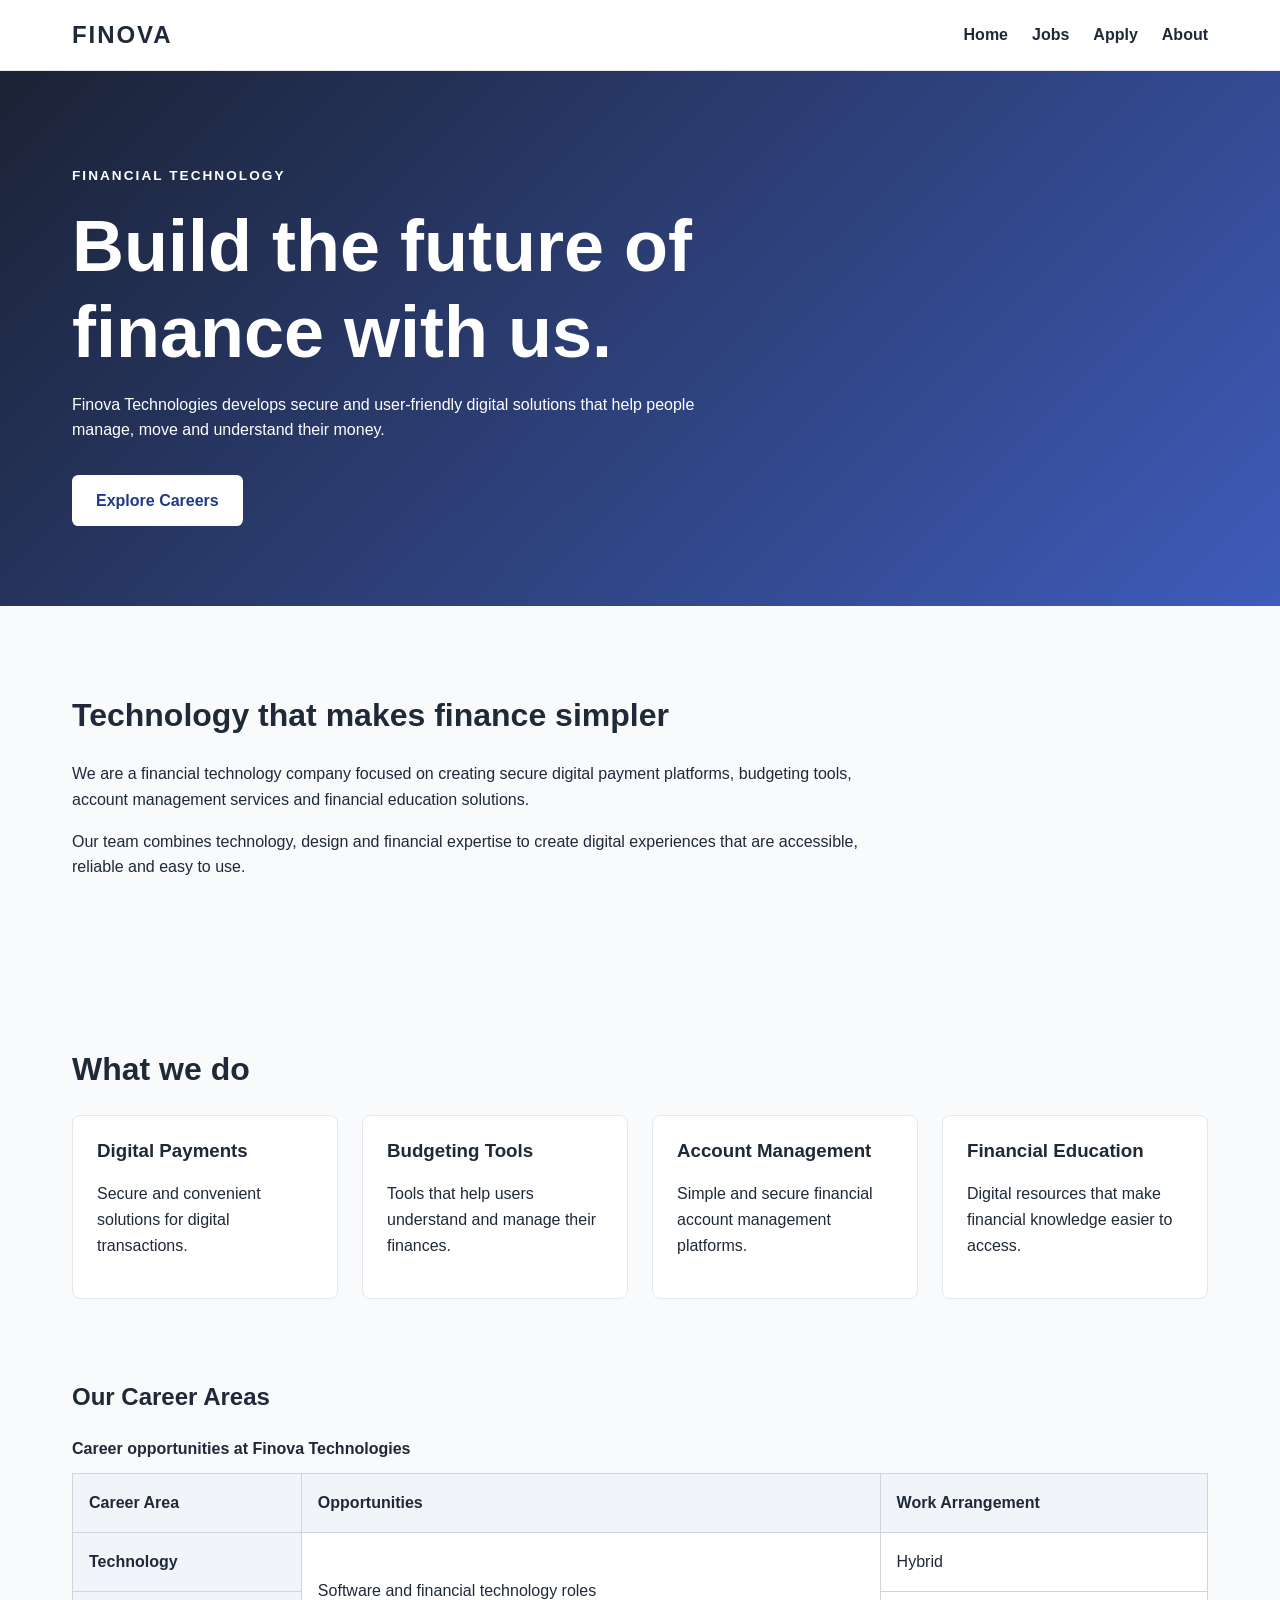
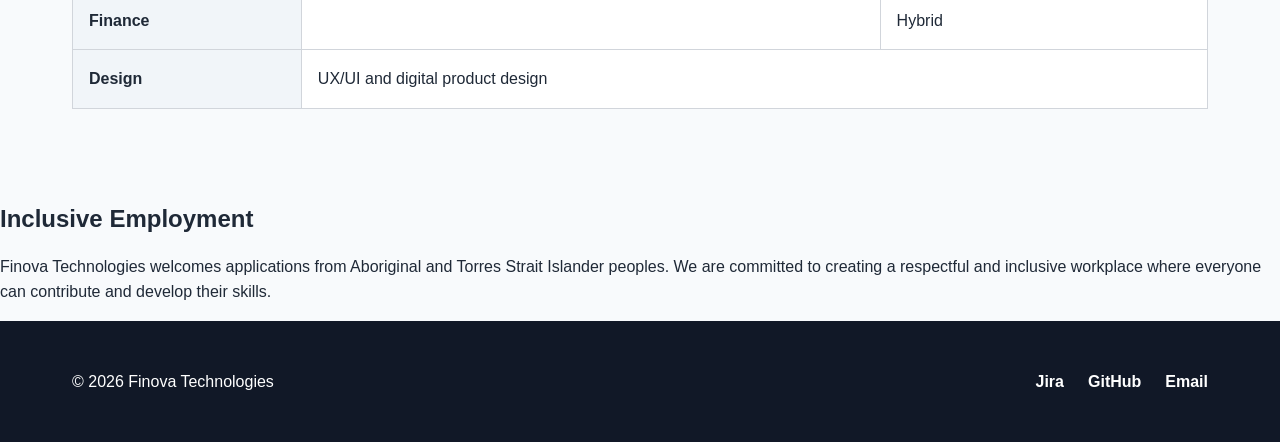
==== project2/index.html @ 9e68b738 "fix; create a root folder named “project2” and adjust the location of the code files." ====
<!DOCTYPE html>
<html lang="en">

<head>
    <meta charset="UTF-8">
    <meta name="viewport" content="width=device-width, initial-scale=1.0">
    <title>Finova Technologies | Home</title>

    <link rel="stylesheet" href="styles/styles.css">

    <style>
        .inclusion {
            margin-top: 2rem;
        }
    </style>
</head>

<body>

    <header>
        <div class="site-header">

            <a href="index.html" class="logo">
                FINOVA
            </a>

            <nav aria-label="Main navigation">
                <ul>
                    <li><a href="index.html">Home</a></li>
                    <li><a href="jobs.html">Jobs</a></li>
                    <li><a href="apply.html">Apply</a></li>
                    <li><a href="about.html">About</a></li>
                </ul>
            </nav>

        </div>
    </header>

    <main aria-label="Home page">

        <section class="hero">

            <div class="hero-content">

                <p class="eyebrow" style="letter-spacing: 0.15em;">
                    FINANCIAL TECHNOLOGY
                </p>

                <h1>Build the future of finance with us.</h1>

                <p>
                    Finova Technologies develops secure and user-friendly
                    digital solutions that help people manage, move and
                    understand their money.
                </p>

                <a href="jobs.html" class="button">
                    Explore Careers
                </a>

            </div>

        </section>


        <section class="introduction">

            <h2>Technology that makes finance simpler</h2>

            <p>
                We are a financial technology company focused on creating
                secure digital payment platforms, budgeting tools, account
                management services and financial education solutions.
            </p>

            <p>
                Our team combines technology, design and financial expertise
                to create digital experiences that are accessible, reliable
                and easy to use.
            </p>

        </section>


        <section class="services">

            <h2>What we do</h2>

            <div class="service-list">

                <article>
                    <h3>Digital Payments</h3>
                    <p>
                        Secure and convenient solutions for digital
                        transactions.
                    </p>
                </article>

                <article>
                    <h3>Budgeting Tools</h3>
                    <p>
                        Tools that help users understand and manage
                        their finances.
                    </p>
                </article>

                <article>
                    <h3>Account Management</h3>
                    <p>
                        Simple and secure financial account management
                        platforms.
                    </p>
                </article>

                <article>
                    <h3>Financial Education</h3>
                    <p>
                        Digital resources that make financial knowledge
                        easier to access.
                    </p>
                </article>

            </div>

        </section>


        <section class="career-areas">

            <h2>Our Career Areas</h2>

            <table>

                <caption>Career opportunities at Finova Technologies</caption>

                <thead>
                    <tr>
                        <th scope="col">Career Area</th>
                        <th scope="col">Opportunities</th>
                        <th scope="col">Work Arrangement</th>
                    </tr>
                </thead>

                <tbody>
                    <tr>
                        <th scope="row">Technology</th>
                        <td rowspan="2">
                            Software and financial technology roles
                        </td>
                        <td>Hybrid</td>
                    </tr>

                    <tr>
                        <th scope="row">Finance</th>
                        <td>Hybrid</td>
                    </tr>

                    <tr>
                        <th scope="row">Design</th>
                        <td colspan="2">
                            UX/UI and digital product design
                        </td>
                    </tr>
                </tbody>

            </table>

        </section>


        <section class="inclusion">

            <h2>Inclusive Employment</h2>

            <p>
                Finova Technologies welcomes applications from Aboriginal
                and Torres Strait Islander peoples. We are committed to
                creating a respectful and inclusive workplace where
                everyone can contribute and develop their skills.
            </p>

        </section>

    </main>


    <footer>

        <div class="footer-content">

            <p>&copy; 2026 Finova Technologies</p>

            <nav aria-label="Footer navigation">
                <ul>
                    <li><a href="https://jiajinzhang.atlassian.net/jira/software/projects/CGFTFC/boards/2/backlog">Jira</a></li>
                    <li><a href="https://github.com/JiajinZhang-123/COS10026-G04-Financial-Technology-FinTech-Company">GitHub</a></li>
                    <li>
                        <a href="mailto:info@finova.example">
                            Email
                        </a>
                    </li>
                </ul>
            </nav>

        </div>

    </footer>

</body>

</html>
---- project2/styles/styles.css ----
* {
    box-sizing: border-box;
}

body {
    margin: 0;
    font-family: Arial, Helvetica, sans-serif;
    line-height: 1.6;
    color: #1f2937;
    background-color: #f8fafc;
}

a {
    color: inherit;
}

h1,
h2,
h3 {
    line-height: 1.2;
}



/* =========================
   顶部导航栏（全站共用）
   sticky 让导航在滚动时固定在页面顶部
   ========================= */
header {
    position: sticky;
    top: 0;
    z-index: 100;
    background-color: #ffffff;
    border-bottom: 1px solid #e5e7eb;
}

.site-header {
    max-width: 1200px;
    margin: 0 auto;
    padding: 1rem 2rem;

    display: flex;
    justify-content: space-between;
    align-items: center;
}

.logo {
    font-size: 1.5rem;
    font-weight: bold;
    text-decoration: none;
    letter-spacing: 0.08em;
}

nav ul {
    display: flex;
    gap: 1.5rem;
    list-style: none;
    margin: 0;
    padding: 0;
}

nav a {
    text-decoration: none;
    font-weight: 600;
}

nav a:hover,
nav a:focus {
    text-decoration: underline;
}



.hero {
    min-height: 520px;

    display: flex;
    align-items: center;

    background:
        linear-gradient(135deg,
            rgba(15, 23, 42, 0.95),
            rgba(30, 64, 175, 0.85));

    color: white;
}

.hero-content {
    width: min(1200px, 100%);
    margin: 0 auto;
    padding: 5rem 2rem;
}

.heroContentApply {
    width: 100%;
    /*size of the container*/
    padding: 60px 15%;
    /* How far to the right the content is*/
}

.heroContentApply h1 {
    font-size: 2.3rem;
}

.heroContentApply p {
    font-size: 1.1rem;
}

/* =========================
   页面横幅（Hero）共用样式
   apply / jobs / about 三页使用同一套渐变与配色，
   集中定义避免重复
   ========================= */
.heroApply,
.jobs,
.about-hero {
    background: linear-gradient(135deg, #1f3158, #405fc2);
    color: white;
}

.heroApply {
    min-height: 270px;

    display: flex;
    align-items: center;
}

.eyebrow {
    font-size: 0.85rem;
    font-weight: bold;
    letter-spacing: 0.15em;
}

.hero h1 {
    max-width: 700px;
    margin: 1rem 0;

    font-size: clamp(2.5rem, 6vw, 4.5rem);
}

.hero p {
    max-width: 650px;
}

.button {
    display: inline-block;

    margin-top: 1rem;
    padding: 0.8rem 1.5rem;

    background-color: white;
    color: #1e3a8a;

    text-decoration: none;
    font-weight: bold;

    border-radius: 0.4rem;
}

.button:hover,
.button:focus {
    text-decoration: underline;
}




.introduction,
.services {
    max-width: 1200px;
    margin: 0 auto;
    padding: 4rem 2rem;
}

.introduction h2,
.services h2 {
    font-size: 2rem;
}

.introduction p {
    max-width: 800px;
}



.service-list {
    display: grid;
    grid-template-columns: repeat(4, 1fr);
    gap: 1.5rem;
}

.service-list article {
    padding: 1.5rem;

    background-color: white;
    border: 1px solid #e5e7eb;
    border-radius: 0.5rem;
}

.service-list h3 {
    margin-top: 0;
}



footer {
    background-color: #111827;
    color: white;
}

.footer-content {
    max-width: 1200px;
    margin: 0 auto;
    padding: 2rem;

    display: flex;
    justify-content: space-between;
    align-items: center;
}


@media (max-width: 800px) {

    .site-header {
        flex-direction: column;
        gap: 1rem;
    }

    .service-list {
        grid-template-columns: repeat(2, 1fr);
    }

    .footer-content {
        flex-direction: column;
        gap: 1rem;
    }
}

@media (max-width: 500px) {

    nav ul {
        flex-direction: column;
        align-items: center;
        gap: 0.5rem;
    }

    .service-list {
        grid-template-columns: 1fr;
    }

    .hero {
        min-height: 450px;
    }
}

.career-areas {
    max-width: 1200px;
    margin: 0 auto;
    padding: 0 2rem 4rem;
}

.career-areas table {
    width: 100%;
    border-collapse: collapse;
    margin-top: 1.5rem;
    background-color: white;
}

.career-areas caption {
    margin-bottom: 0.75rem;
    font-weight: bold;
    text-align: left;
}

.career-areas th,
.career-areas td {
    padding: 1rem;
    border: 1px solid #d1d5db;
    text-align: left;
}

.career-areas th {
    background-color: #f1f5f9;
}

/* =========================
   JOBS HERO SECTION
   ========================= */

.jobs,
.about-hero {
    margin: 0;
    padding: 90px 15%;
}

.about-hero {
    max-width: none;
    text-align: left;
}

/* jobs 与 about 的横幅标题、段落样式一致，合并定义 */
.jobs h1,
.about-hero h1 {
    font-size: 2.5rem;
    color: white;
    margin-top: 0;
    margin-bottom: 20px;
}

.jobs>p,
.about-hero p {
    font-size: 1.1rem;
    line-height: 1.6;
    color: white;
    margin-bottom: 0;
}



.jobs-layout {
    display: flex;
    gap: 30px;
    max-width: 1200px;
    margin: 40px auto;
    padding: 0 20px;
    align-items: flex-start;
}

.job-list {
    flex: 1;
    min-width: 0;
}



.job {
    margin: 0 0 25px;
    padding: 25px;
    background-color: #ffffff;
    border: 1px solid #dddddd;
    border-radius: 10px;
    box-shadow: 0 2px 8px rgba(0, 0, 0, 0.08);
}

.job h2 {
    color: #1f4e79;
    font-size: 1.6rem;
    margin-top: 0;
    margin-bottom: 15px;
}

.job h3 {
    color: #333333;
    font-size: 1.1rem;
    margin-top: 20px;
    margin-bottom: 8px;
}

.job p {
    line-height: 1.5;
    margin: 8px 0;
}

.job ol,
.job ul {
    padding-left: 25px;
    line-height: 1.6;
}

.job li {
    margin-bottom: 7px;
}




.career-tips {
    width: 280px;
    flex-shrink: 0;
    position: sticky;
    top: 20px;
    padding: 20px;
    background-color: #f8f9fb;
    border: 1px solid #d6d9de;
    border-left: 5px solid #1f4e79;
    border-radius: 10px;
    box-shadow: 0 3px 10px rgba(0, 0, 0, 0.08);
}

.career-tips h2 {
    color: #1f4e79;
    margin-top: 0;
    margin-bottom: 12px;
}

.career-tips p {
    line-height: 1.5;
}

.career-tips ul {
    padding-left: 20px;
    margin-bottom: 0;
}

.career-tips li {
    margin-bottom: 8px;
    line-height: 1.4;
}


/* =========================
   RESPONSIVE DESIGN
   ========================= */

@media screen and (max-width: 768px) {

    .jobs,
    .about-hero {
        padding: 50px 20px;
    }

    .jobs h1,
    .about-hero h1 {
        font-size: 1.8rem;
    }

    .jobs-layout {
        display: block;
        margin: 20px auto;
        padding: 0 15px;
    }

    .job {
        padding: 18px;
    }

    .career-tips {
        position: static;
        width: auto;
        margin: 20px 0;
    }

    /* apply 页横幅与表单在窄屏下的调整 */
    .heroApply {
        min-height: 220px;
    }

    .heroContentApply {
        padding: 40px 20px;
        text-align: center;
    }

    .heroContentApply h1 {
        font-size: 1.8rem;
    }

    fieldset {
        min-width: 0;
        padding: 15px 10px;
    }
}

/* =========================
     APPLICATION FORM
   ========================= */
    .applyForm {
        display: flex;
        gap: 20px;
        max-width: 700px;
        margin: 100px auto;
        padding: 0 20px;
        align-items: center;
        background-color: #ffffff;
        border: 2px solid #dddddd;
        border-radius: 10px; /* Rounded corners */
        box-shadow: 0 2px 8px rgba(0, 0, 0, 0.08); /* Adds a shadowy effect to the border */
        justify-content: center;
    }

    .applyForm form {
        width: 100%;
        max-width: 700px;
    }

    .infoTitle {
        margin: 0 0 5px; /* Leave a 5 pixel gap between Name and the two field inputs (firstName, lastName)*/
    }
    .nameInputs {
        display:flex; /* Disregards the standard HTML layout rules... also just called flexbox*/
        gap: 10px;
        padding: 3px 15px;
    }

    .relevantSkills {
       font-size: 0.875rem;
    }

    /* 必填字段标签后的红色星号 */
    .required {
        color: red;
    }

    /* 技能复选框：改成两列网格，避免 8 个选项挤在一条 flex 行里 */
    .skillList .nameInputs {
        display: grid;
        grid-template-columns: repeat(2, 1fr);
        gap: 8px;
    }

    .Submission {
        display: flex;
        justify-content: center;
        gap: 10px;
        margin-top: 20px;;
    }

    .Submission input[type="submit"] { /*Changes any input containers with type submit*/
        padding: 15px 40px; /*Size of the button*/
        font-weight: bold;
        font-size: 1.1rem;
        
        color: white;
        background: linear-gradient(135deg, #1f3158, #405fc2);

        border-radius: 5px;
        border: none;

        cursor: pointer;
    }

    .Submission input[type="submit"]:hover {
        background: linear-gradient(135deg, #405fc2, #1f3158);
        color:#b3b1b1
    }

/* =========================
   ABOUT PAGE
   ========================= */

/* .about-hero 的横幅背景、标题与段落样式已与 .jobs 合并，
   见「JOBS HERO SECTION」区块，避免重复定义 */

.about-section {
    max-width: 1000px;
    margin: 0 auto; /*Automatically divide left and right equally, the content will centered on the screen*/
    padding: 2rem;
}

.student-id {
    color: #1e40af;
    font-weight: normal;
    font-size: 0.85em;
    margin-left: 0.5rem;
}

.group-figure {
    max-width: 800px;
    margin: 1rem auto;
    text-align: center;
}

.group-figure img {
    width: 100%;
    height: auto;
    border-radius: 0.5rem; /* Make the picture rounder */
    border: 1px solid #cbd5e1;
}

.group-figure figcaption {
    margin-top: 0.75rem;
    color: #475569;
    font-size: 0.95rem;
}

/* Contributions definition list */
.contributions dt {
    margin-top: 1rem;
    font-weight: bold;
    color: #0f172a;
}

.contributions dd {
    margin-left: 1.5rem;
    margin-bottom: 0.5rem;
}

.quote-card {
    margin: 1.5rem 0;
    padding: 1rem 1.5rem;
}

.quote-card p {
    margin: 0; /* Remove the default margin that comes with the <p> tag */
}


.quote-original {
    font-style: italic;
    font-size: 1.15rem;
}


.quote-card .quote-author {
    margin-top: 0.4rem;   /* two class names, the weight will increase */
    font-weight: bold;
    color: #1e40af;
}

.quote-card .quote-english {
    margin-top: 0.25rem;  
    color: #6b7280;
    font-size: 0.85rem;
}

.fun-facts {
    width: 100%;
    border-collapse: collapse;  /* Merge the table borders */
    margin-top: 1rem;
}

.fun-facts caption {
    margin-bottom: 0.75rem;
    font-weight: bold;
    color: #1e40af;
}

.fun-facts th,
.fun-facts td {
    padding: 0.75rem;
    border: 1px solid #cbd5e1;
    text-align: left;
    vertical-align: top;
}

.fun-facts thead th {
    background-color: #1e40af;
    color: #ffffff;
}

.fun-facts tbody tr:hover {
    background-color: #e0e7ff;
}

@media (max-width: 500px) {
    /* 手机屏幕上技能选项改回单列 */
    .skillList .nameInputs {
        grid-template-columns: 1fr;
    }
}
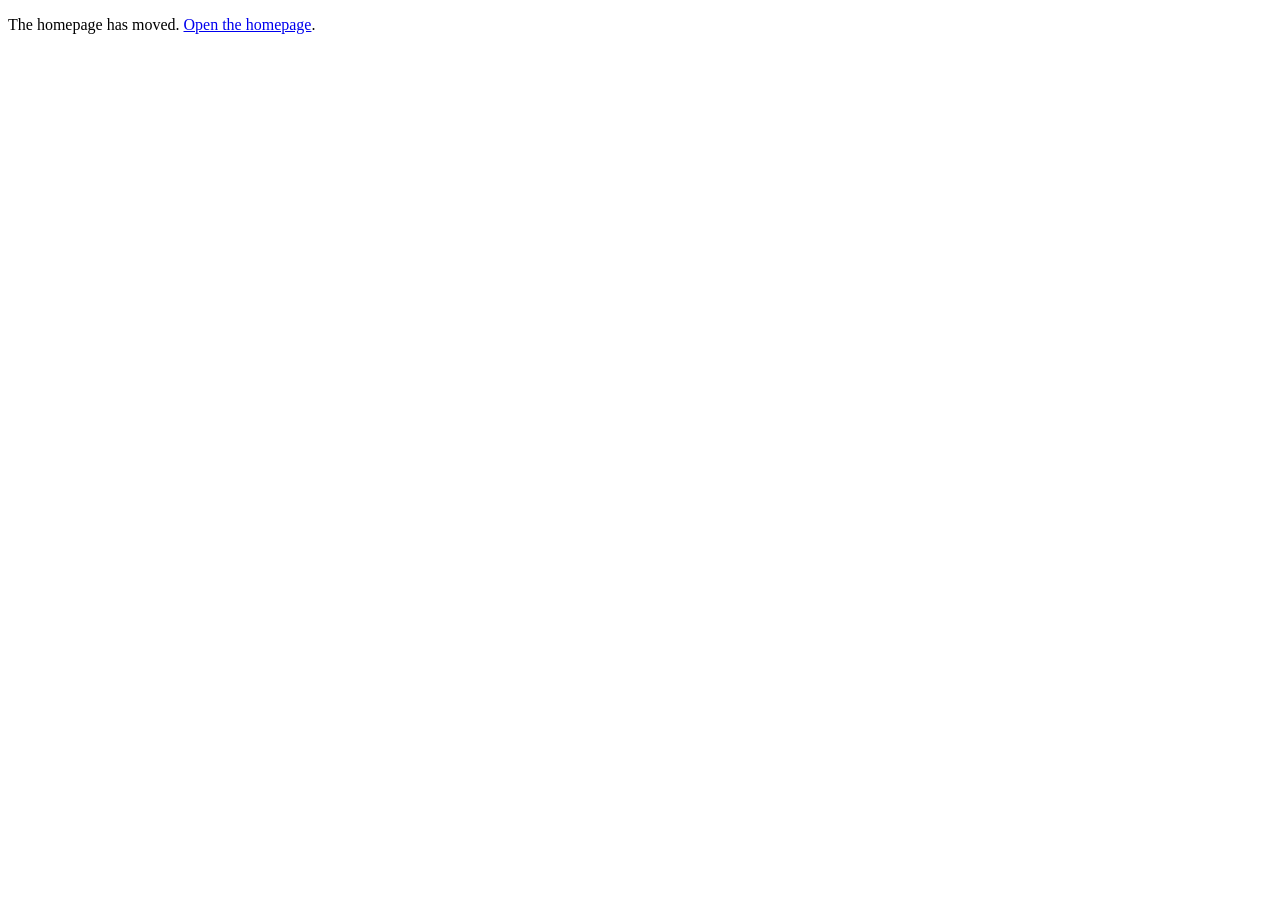
==== commit df4e9d2f: "feat: convert homepage to PHP with shared includes" ====
--- a/project2/index.html
+++ b/project2/index.html
@@ -1,211 +1,12 @@
 <!DOCTYPE html>
 <html lang="en">
-
 <head>
     <meta charset="UTF-8">
     <meta name="viewport" content="width=device-width, initial-scale=1.0">
+    <meta http-equiv="refresh" content="0; url=index.php">
     <title>Finova Technologies | Home</title>
-
-    <link rel="stylesheet" href="styles/styles.css">
-
-    <style>
-        .inclusion {
-            margin-top: 2rem;
-        }
-    </style>
 </head>
-
 <body>
-
-    <header>
-        <div class="site-header">
-
-            <a href="index.html" class="logo">
-                FINOVA
-            </a>
-
-            <nav aria-label="Main navigation">
-                <ul>
-                    <li><a href="index.html">Home</a></li>
-                    <li><a href="jobs.html">Jobs</a></li>
-                    <li><a href="apply.html">Apply</a></li>
-                    <li><a href="about.html">About</a></li>
-                </ul>
-            </nav>
-
-        </div>
-    </header>
-
-    <main aria-label="Home page">
-
-        <section class="hero">
-
-            <div class="hero-content">
-
-                <p class="eyebrow" style="letter-spacing: 0.15em;">
-                    FINANCIAL TECHNOLOGY
-                </p>
-
-                <h1>Build the future of finance with us.</h1>
-
-                <p>
-                    Finova Technologies develops secure and user-friendly
-                    digital solutions that help people manage, move and
-                    understand their money.
-                </p>
-
-                <a href="jobs.html" class="button">
-                    Explore Careers
-                </a>
-
-            </div>
-
-        </section>
-
-
-        <section class="introduction">
-
-            <h2>Technology that makes finance simpler</h2>
-
-            <p>
-                We are a financial technology company focused on creating
-                secure digital payment platforms, budgeting tools, account
-                management services and financial education solutions.
-            </p>
-
-            <p>
-                Our team combines technology, design and financial expertise
-                to create digital experiences that are accessible, reliable
-                and easy to use.
-            </p>
-
-        </section>
-
-
-        <section class="services">
-
-            <h2>What we do</h2>
-
-            <div class="service-list">
-
-                <article>
-                    <h3>Digital Payments</h3>
-                    <p>
-                        Secure and convenient solutions for digital
-                        transactions.
-                    </p>
-                </article>
-
-                <article>
-                    <h3>Budgeting Tools</h3>
-                    <p>
-                        Tools that help users understand and manage
-                        their finances.
-                    </p>
-                </article>
-
-                <article>
-                    <h3>Account Management</h3>
-                    <p>
-                        Simple and secure financial account management
-                        platforms.
-                    </p>
-                </article>
-
-                <article>
-                    <h3>Financial Education</h3>
-                    <p>
-                        Digital resources that make financial knowledge
-                        easier to access.
-                    </p>
-                </article>
-
-            </div>
-
-        </section>
-
-
-        <section class="career-areas">
-
-            <h2>Our Career Areas</h2>
-
-            <table>
-
-                <caption>Career opportunities at Finova Technologies</caption>
-
-                <thead>
-                    <tr>
-                        <th scope="col">Career Area</th>
-                        <th scope="col">Opportunities</th>
-                        <th scope="col">Work Arrangement</th>
-                    </tr>
-                </thead>
-
-                <tbody>
-                    <tr>
-                        <th scope="row">Technology</th>
-                        <td rowspan="2">
-                            Software and financial technology roles
-                        </td>
-                        <td>Hybrid</td>
-                    </tr>
-
-                    <tr>
-                        <th scope="row">Finance</th>
-                        <td>Hybrid</td>
-                    </tr>
-
-                    <tr>
-                        <th scope="row">Design</th>
-                        <td colspan="2">
-                            UX/UI and digital product design
-                        </td>
-                    </tr>
-                </tbody>
-
-            </table>
-
-        </section>
-
-
-        <section class="inclusion">
-
-            <h2>Inclusive Employment</h2>
-
-            <p>
-                Finova Technologies welcomes applications from Aboriginal
-                and Torres Strait Islander peoples. We are committed to
-                creating a respectful and inclusive workplace where
-                everyone can contribute and develop their skills.
-            </p>
-
-        </section>
-
-    </main>
-
-
-    <footer>
-
-        <div class="footer-content">
-
-            <p>&copy; 2026 Finova Technologies</p>
-
-            <nav aria-label="Footer navigation">
-                <ul>
-                    <li><a href="https://jiajinzhang.atlassian.net/jira/software/projects/CGFTFC/boards/2/backlog">Jira</a></li>
-                    <li><a href="https://github.com/JiajinZhang-123/COS10026-G04-Financial-Technology-FinTech-Company">GitHub</a></li>
-                    <li>
-                        <a href="mailto:info@finova.example">
-                            Email
-                        </a>
-                    </li>
-                </ul>
-            </nav>
-
-        </div>
-
-    </footer>
-
+    <p>The homepage has moved. <a href="index.php">Open the homepage</a>.</p>
 </body>
-
-</html>+</html>
